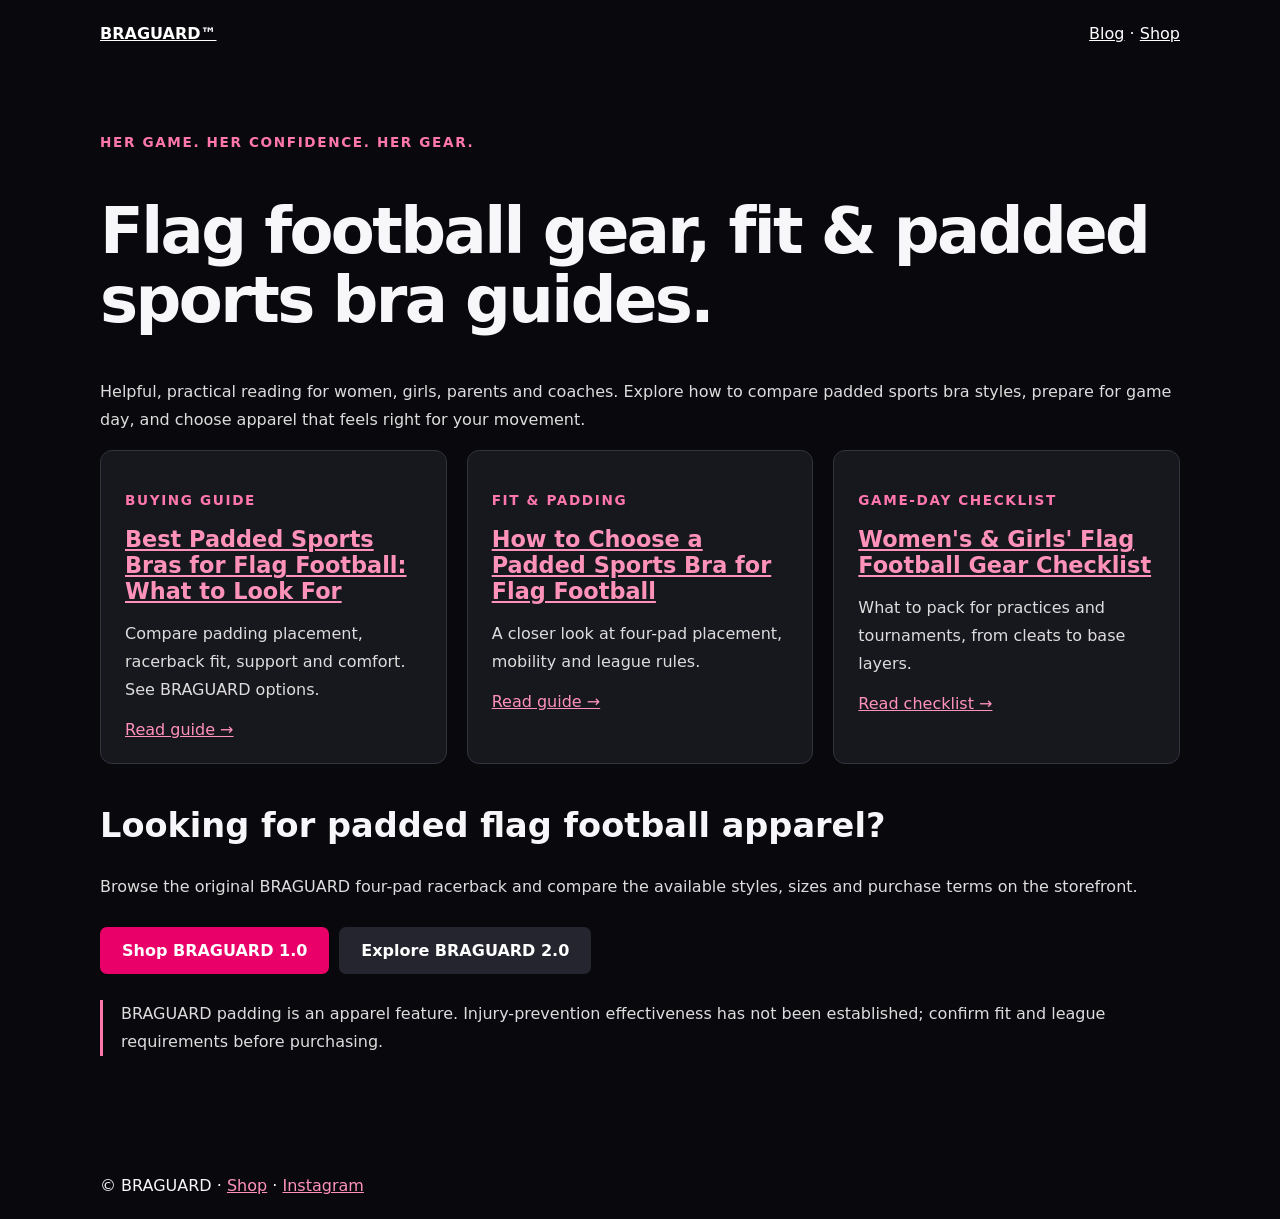
==== blog/index.html @ e525285d "SEO: publish original BRAGUARD blog and padded sports bra buyer guide" ====
<!doctype html><html lang="en"><head><meta charset="utf-8"><meta name="viewport" content="width=device-width,initial-scale=1"><title>BRAGUARD Blog | Flag Football Sports Bras, Gear & Fit</title><meta name="description" content="Original guides to padded sports bras, girls' and women's flag football gear, fit, and shopping tips."><meta name="robots" content="index,follow"><link rel="canonical" href="https://braguards.com/blog/"><meta property="og:type" content="article"><meta property="og:title" content="BRAGUARD Blog | Flag Football Sports Bras, Gear & Fit"><meta property="og:description" content="Original guides to padded sports bras, girls' and women's flag football gear, fit, and shopping tips."><meta property="og:url" content="https://braguards.com/blog/"><style>body{margin:0;background:#09090d;color:#f7f7fa;font-family:system-ui,-apple-system,sans-serif}header,main,footer{max-width:1080px;margin:auto;padding:24px}header{display:flex;justify-content:space-between;align-items:center;gap:16px}header a{color:#fff}main{padding-top:50px;padding-bottom:80px}h1{font-size:clamp(2.3rem,5vw,4.5rem);line-height:1.08;letter-spacing:-.04em}h2{font-size:clamp(1.5rem,3vw,2.1rem);margin-top:42px}p,li{line-height:1.75;color:#ddd}a{color:#ff92b9}.eyebrow{color:#ff77ab;text-transform:uppercase;letter-spacing:.12em;font-weight:800;font-size:.85rem}.cards{display:grid;grid-template-columns:repeat(auto-fit,minmax(240px,1fr));gap:20px}.card{background:#17171e;border:1px solid #33333c;padding:24px;border-radius:12px}.card h2{margin:8px 0;font-size:1.4rem}.cta{display:inline-block;background:#e90069;color:#fff;padding:14px 22px;border-radius:7px;text-decoration:none;font-weight:750;margin:10px 10px 10px 0}.secondary{background:#25252f}.note{border-left:3px solid #ff77ab;padding-left:18px}.breadcrumbs{font-size:.9rem}img{max-width:100%;height:auto;border-radius:12px}a:focus-visible{outline:3px solid white;outline-offset:3px}</style><script type="application/ld+json">{"@context":"https://schema.org","@type":"Blog","name":"BRAGUARD Flag Football Blog","url":"https://braguards.com/blog/","publisher":{"@type":"Organization","name":"BRAGUARD"}}</script></head><body><header><a href="/" aria-label="BRAGUARD home"><strong>BRAGUARD™</strong></a><nav><a href="/blog/">Blog</a> · <a href="/#shop">Shop</a></nav></header><main><p class="eyebrow">Her game. Her confidence. Her gear.</p><h1>Flag football gear, fit & padded sports bra guides.</h1><p>Helpful, practical reading for women, girls, parents and coaches. Explore how to compare padded sports bra styles, prepare for game day, and choose apparel that feels right for your movement.</p><div class="cards"><article class="card"><p class="eyebrow">Buying guide</p><h2><a href="/blog/best-padded-sports-bras-for-flag-football/">Best Padded Sports Bras for Flag Football: What to Look For</a></h2><p>Compare padding placement, racerback fit, support and comfort. See BRAGUARD options.</p><a href="/blog/best-padded-sports-bras-for-flag-football/">Read guide →</a></article><article class="card"><p class="eyebrow">Fit & padding</p><h2><a href="/flag-football-sports-bra.html">How to Choose a Padded Sports Bra for Flag Football</a></h2><p>A closer look at four-pad placement, mobility and league rules.</p><a href="/flag-football-sports-bra.html">Read guide →</a></article><article class="card"><p class="eyebrow">Game-day checklist</p><h2><a href="/womens-flag-football-gear.html">Women's & Girls' Flag Football Gear Checklist</a></h2><p>What to pack for practices and tournaments, from cleats to base layers.</p><a href="/womens-flag-football-gear.html">Read checklist →</a></article></div><h2>Looking for padded flag football apparel?</h2><p>Browse the original BRAGUARD four-pad racerback and compare the available styles, sizes and purchase terms on the storefront.</p><a class="cta" href="/?utm_source=blog&utm_medium=internal&utm_campaign=blog_hub#racerback">Shop BRAGUARD 1.0</a><a class="cta secondary" href="/?utm_source=blog&utm_medium=internal&utm_campaign=blog_hub#preorder">Explore BRAGUARD 2.0</a><p class="note">BRAGUARD padding is an apparel feature. Injury-prevention effectiveness has not been established; confirm fit and league requirements before purchasing.</p></main><footer>© BRAGUARD · <a href="/">Shop</a> · <a href="https://www.instagram.com/braguards">Instagram</a></footer></body></html>
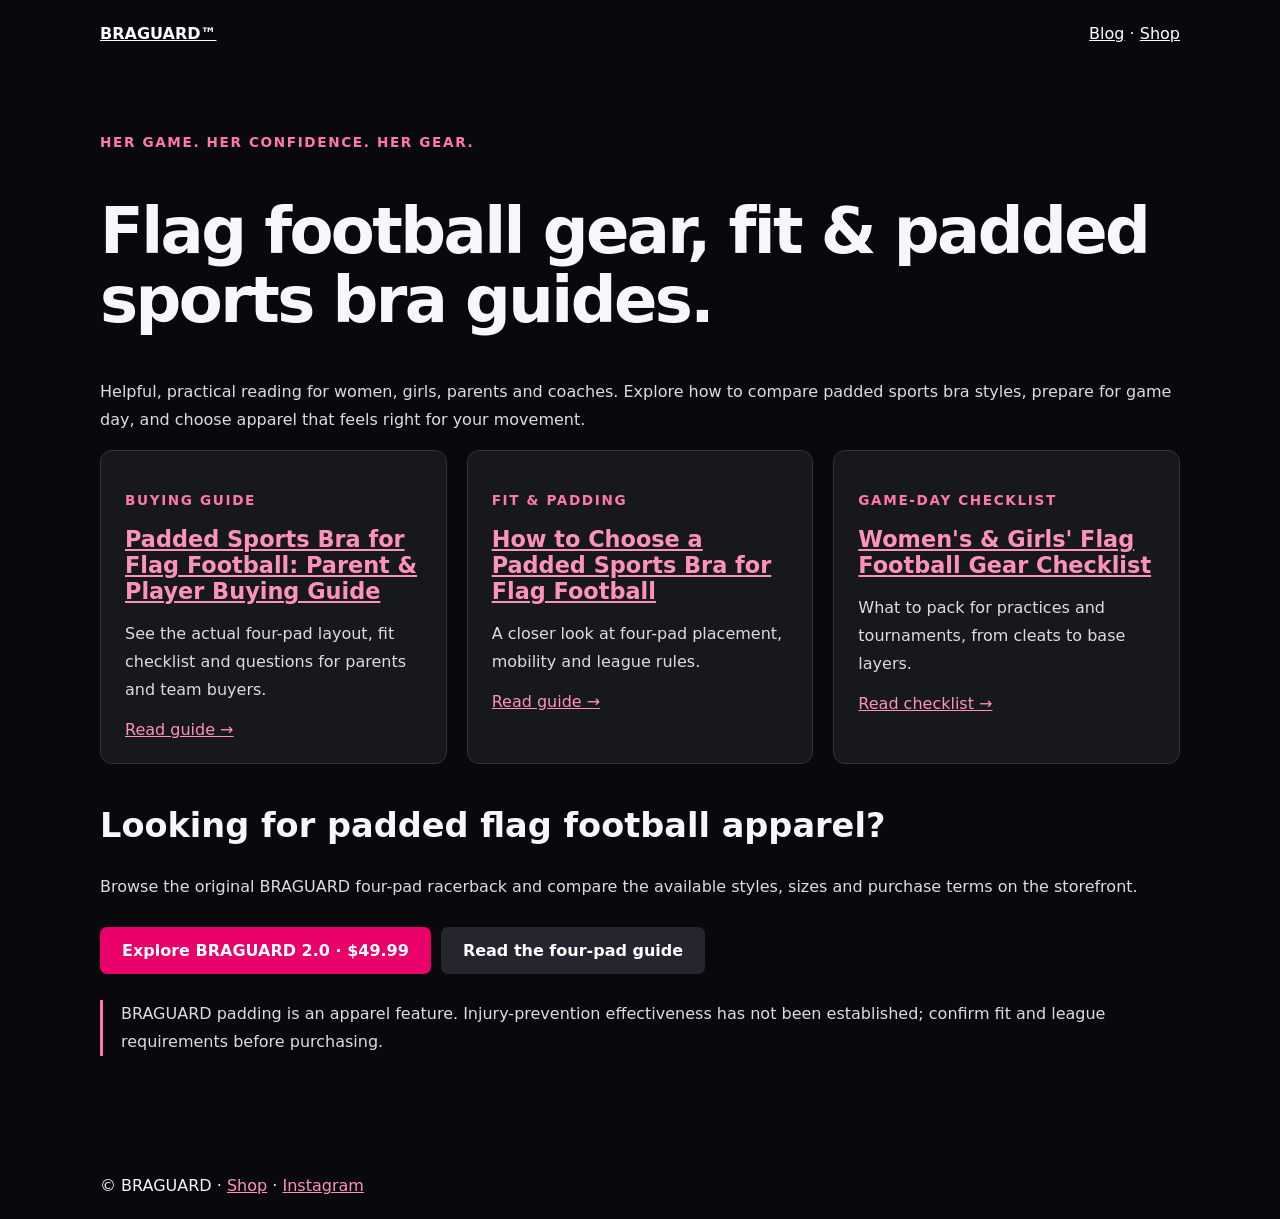
==== commit f29f1092: "Feature updated four-pad buying guide on blog hub" ====
--- a/blog/index.html
+++ b/blog/index.html
@@ -1 +1 @@
-<!doctype html><html lang="en"><head><meta charset="utf-8"><meta name="viewport" content="width=device-width,initial-scale=1"><title>BRAGUARD Blog | Flag Football Sports Bras, Gear & Fit</title><meta name="description" content="Original guides to padded sports bras, girls' and women's flag football gear, fit, and shopping tips."><meta name="robots" content="index,follow"><link rel="canonical" href="https://braguards.com/blog/"><meta property="og:type" content="article"><meta property="og:title" content="BRAGUARD Blog | Flag Football Sports Bras, Gear & Fit"><meta property="og:description" content="Original guides to padded sports bras, girls' and women's flag football gear, fit, and shopping tips."><meta property="og:url" content="https://braguards.com/blog/"><style>body{margin:0;background:#09090d;color:#f7f7fa;font-family:system-ui,-apple-system,sans-serif}header,main,footer{max-width:1080px;margin:auto;padding:24px}header{display:flex;justify-content:space-between;align-items:center;gap:16px}header a{color:#fff}main{padding-top:50px;padding-bottom:80px}h1{font-size:clamp(2.3rem,5vw,4.5rem);line-height:1.08;letter-spacing:-.04em}h2{font-size:clamp(1.5rem,3vw,2.1rem);margin-top:42px}p,li{line-height:1.75;color:#ddd}a{color:#ff92b9}.eyebrow{color:#ff77ab;text-transform:uppercase;letter-spacing:.12em;font-weight:800;font-size:.85rem}.cards{display:grid;grid-template-columns:repeat(auto-fit,minmax(240px,1fr));gap:20px}.card{background:#17171e;border:1px solid #33333c;padding:24px;border-radius:12px}.card h2{margin:8px 0;font-size:1.4rem}.cta{display:inline-block;background:#e90069;color:#fff;padding:14px 22px;border-radius:7px;text-decoration:none;font-weight:750;margin:10px 10px 10px 0}.secondary{background:#25252f}.note{border-left:3px solid #ff77ab;padding-left:18px}.breadcrumbs{font-size:.9rem}img{max-width:100%;height:auto;border-radius:12px}a:focus-visible{outline:3px solid white;outline-offset:3px}</style><script type="application/ld+json">{"@context":"https://schema.org","@type":"Blog","name":"BRAGUARD Flag Football Blog","url":"https://braguards.com/blog/","publisher":{"@type":"Organization","name":"BRAGUARD"}}</script></head><body><header><a href="/" aria-label="BRAGUARD home"><strong>BRAGUARD™</strong></a><nav><a href="/blog/">Blog</a> · <a href="/#shop">Shop</a></nav></header><main><p class="eyebrow">Her game. Her confidence. Her gear.</p><h1>Flag football gear, fit & padded sports bra guides.</h1><p>Helpful, practical reading for women, girls, parents and coaches. Explore how to compare padded sports bra styles, prepare for game day, and choose apparel that feels right for your movement.</p><div class="cards"><article class="card"><p class="eyebrow">Buying guide</p><h2><a href="/blog/best-padded-sports-bras-for-flag-football/">Best Padded Sports Bras for Flag Football: What to Look For</a></h2><p>Compare padding placement, racerback fit, support and comfort. See BRAGUARD options.</p><a href="/blog/best-padded-sports-bras-for-flag-football/">Read guide →</a></article><article class="card"><p class="eyebrow">Fit & padding</p><h2><a href="/flag-football-sports-bra.html">How to Choose a Padded Sports Bra for Flag Football</a></h2><p>A closer look at four-pad placement, mobility and league rules.</p><a href="/flag-football-sports-bra.html">Read guide →</a></article><article class="card"><p class="eyebrow">Game-day checklist</p><h2><a href="/womens-flag-football-gear.html">Women's & Girls' Flag Football Gear Checklist</a></h2><p>What to pack for practices and tournaments, from cleats to base layers.</p><a href="/womens-flag-football-gear.html">Read checklist →</a></article></div><h2>Looking for padded flag football apparel?</h2><p>Browse the original BRAGUARD four-pad racerback and compare the available styles, sizes and purchase terms on the storefront.</p><a class="cta" href="/?utm_source=blog&utm_medium=internal&utm_campaign=blog_hub#racerback">Shop BRAGUARD 1.0</a><a class="cta secondary" href="/?utm_source=blog&utm_medium=internal&utm_campaign=blog_hub#preorder">Explore BRAGUARD 2.0</a><p class="note">BRAGUARD padding is an apparel feature. Injury-prevention effectiveness has not been established; confirm fit and league requirements before purchasing.</p></main><footer>© BRAGUARD · <a href="/">Shop</a> · <a href="https://www.instagram.com/braguards">Instagram</a></footer></body></html>+<!doctype html><html lang="en"><head><meta charset="utf-8"><meta name="viewport" content="width=device-width,initial-scale=1"><title>BRAGUARD Blog | Flag Football Sports Bras, Gear & Fit</title><meta name="description" content="Original guides to padded sports bras, girls' and women's flag football gear, fit, and shopping tips."><meta name="robots" content="index,follow"><link rel="canonical" href="https://braguards.com/blog/"><meta property="og:type" content="article"><meta property="og:title" content="BRAGUARD Blog | Flag Football Sports Bras, Gear & Fit"><meta property="og:description" content="Original guides to padded sports bras, girls' and women's flag football gear, fit, and shopping tips."><meta property="og:url" content="https://braguards.com/blog/"><style>body{margin:0;background:#09090d;color:#f7f7fa;font-family:system-ui,-apple-system,sans-serif}header,main,footer{max-width:1080px;margin:auto;padding:24px}header{display:flex;justify-content:space-between;align-items:center;gap:16px}header a{color:#fff}main{padding-top:50px;padding-bottom:80px}h1{font-size:clamp(2.3rem,5vw,4.5rem);line-height:1.08;letter-spacing:-.04em}h2{font-size:clamp(1.5rem,3vw,2.1rem);margin-top:42px}p,li{line-height:1.75;color:#ddd}a{color:#ff92b9}.eyebrow{color:#ff77ab;text-transform:uppercase;letter-spacing:.12em;font-weight:800;font-size:.85rem}.cards{display:grid;grid-template-columns:repeat(auto-fit,minmax(240px,1fr));gap:20px}.card{background:#17171e;border:1px solid #33333c;padding:24px;border-radius:12px}.card h2{margin:8px 0;font-size:1.4rem}.cta{display:inline-block;background:#e90069;color:#fff;padding:14px 22px;border-radius:7px;text-decoration:none;font-weight:750;margin:10px 10px 10px 0}.secondary{background:#25252f}.note{border-left:3px solid #ff77ab;padding-left:18px}.breadcrumbs{font-size:.9rem}img{max-width:100%;height:auto;border-radius:12px}a:focus-visible{outline:3px solid white;outline-offset:3px}</style><script type="application/ld+json">{"@context":"https://schema.org","@type":"Blog","name":"BRAGUARD Flag Football Blog","url":"https://braguards.com/blog/","publisher":{"@type":"Organization","name":"BRAGUARD"}}</script></head><body><header><a href="/" aria-label="BRAGUARD home"><strong>BRAGUARD™</strong></a><nav><a href="/blog/">Blog</a> · <a href="/#shop">Shop</a></nav></header><main><p class="eyebrow">Her game. Her confidence. Her gear.</p><h1>Flag football gear, fit & padded sports bra guides.</h1><p>Helpful, practical reading for women, girls, parents and coaches. Explore how to compare padded sports bra styles, prepare for game day, and choose apparel that feels right for your movement.</p><div class="cards"><article class="card"><p class="eyebrow">Buying guide</p><h2><a href="/blog/best-padded-sports-bras-for-flag-football/">Padded Sports Bra for Flag Football: Parent & Player Buying Guide</a></h2><p>See the actual four-pad layout, fit checklist and questions for parents and team buyers.</p><a href="/blog/best-padded-sports-bras-for-flag-football/">Read guide →</a></article><article class="card"><p class="eyebrow">Fit & padding</p><h2><a href="/flag-football-sports-bra.html">How to Choose a Padded Sports Bra for Flag Football</a></h2><p>A closer look at four-pad placement, mobility and league rules.</p><a href="/flag-football-sports-bra.html">Read guide →</a></article><article class="card"><p class="eyebrow">Game-day checklist</p><h2><a href="/womens-flag-football-gear.html">Women's & Girls' Flag Football Gear Checklist</a></h2><p>What to pack for practices and tournaments, from cleats to base layers.</p><a href="/womens-flag-football-gear.html">Read checklist →</a></article></div><h2>Looking for padded flag football apparel?</h2><p>Browse the original BRAGUARD four-pad racerback and compare the available styles, sizes and purchase terms on the storefront.</p><a class="cta" href="/?utm_source=blog&utm_medium=internal&utm_campaign=blog_hub#preorder">Explore BRAGUARD 2.0 · $49.99</a><a class="cta secondary" href="/blog/best-padded-sports-bras-for-flag-football/">Read the four-pad guide</a><p class="note">BRAGUARD padding is an apparel feature. Injury-prevention effectiveness has not been established; confirm fit and league requirements before purchasing.</p></main><footer>© BRAGUARD · <a href="/">Shop</a> · <a href="https://www.instagram.com/braguards">Instagram</a></footer></body></html>
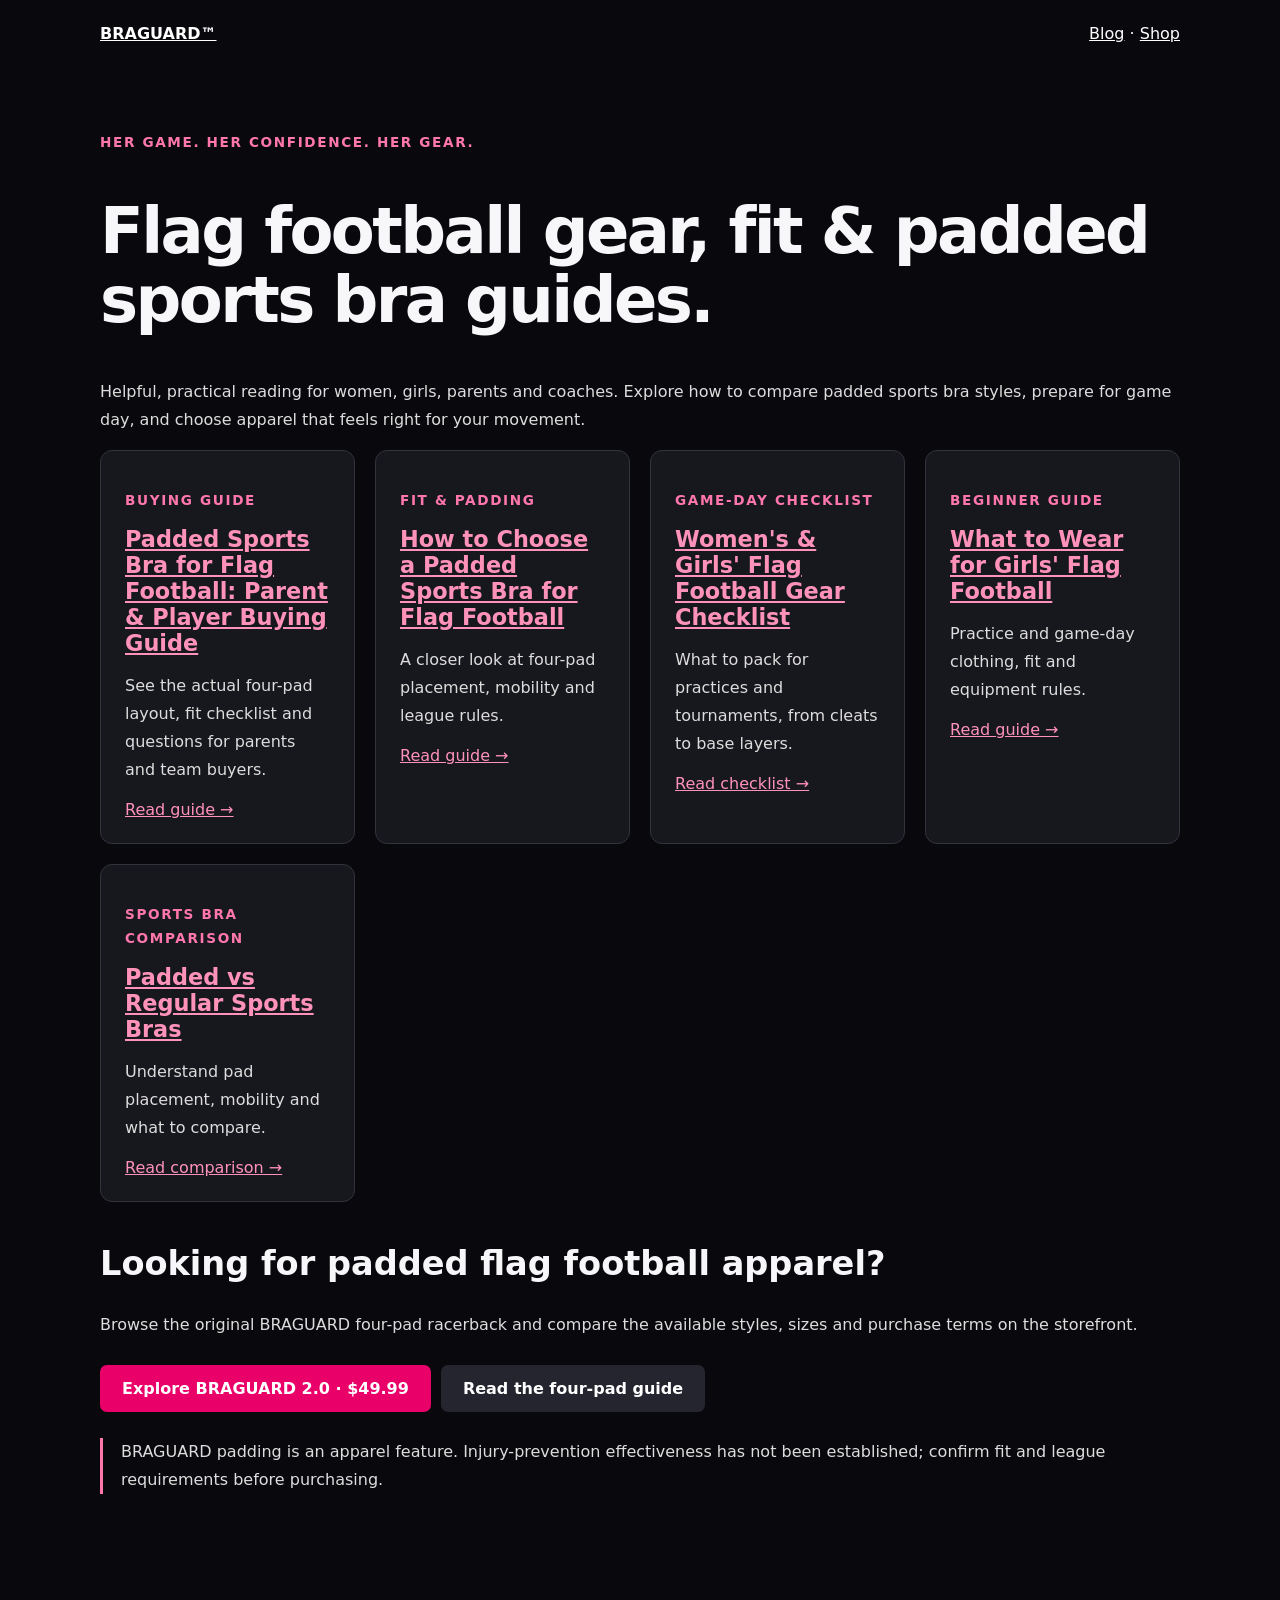
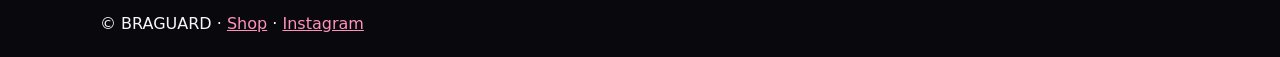
==== commit 428dfc52: "SEO: link new articles from blog hub and sitemap" ====
--- a/blog/index.html
+++ b/blog/index.html
@@ -1 +1 @@
-<!doctype html><html lang="en"><head><meta charset="utf-8"><meta name="viewport" content="width=device-width,initial-scale=1"><title>BRAGUARD Blog | Flag Football Sports Bras, Gear & Fit</title><meta name="description" content="Original guides to padded sports bras, girls' and women's flag football gear, fit, and shopping tips."><meta name="robots" content="index,follow"><link rel="canonical" href="https://braguards.com/blog/"><meta property="og:type" content="article"><meta property="og:title" content="BRAGUARD Blog | Flag Football Sports Bras, Gear & Fit"><meta property="og:description" content="Original guides to padded sports bras, girls' and women's flag football gear, fit, and shopping tips."><meta property="og:url" content="https://braguards.com/blog/"><style>body{margin:0;background:#09090d;color:#f7f7fa;font-family:system-ui,-apple-system,sans-serif}header,main,footer{max-width:1080px;margin:auto;padding:24px}header{display:flex;justify-content:space-between;align-items:center;gap:16px}header a{color:#fff}main{padding-top:50px;padding-bottom:80px}h1{font-size:clamp(2.3rem,5vw,4.5rem);line-height:1.08;letter-spacing:-.04em}h2{font-size:clamp(1.5rem,3vw,2.1rem);margin-top:42px}p,li{line-height:1.75;color:#ddd}a{color:#ff92b9}.eyebrow{color:#ff77ab;text-transform:uppercase;letter-spacing:.12em;font-weight:800;font-size:.85rem}.cards{display:grid;grid-template-columns:repeat(auto-fit,minmax(240px,1fr));gap:20px}.card{background:#17171e;border:1px solid #33333c;padding:24px;border-radius:12px}.card h2{margin:8px 0;font-size:1.4rem}.cta{display:inline-block;background:#e90069;color:#fff;padding:14px 22px;border-radius:7px;text-decoration:none;font-weight:750;margin:10px 10px 10px 0}.secondary{background:#25252f}.note{border-left:3px solid #ff77ab;padding-left:18px}.breadcrumbs{font-size:.9rem}img{max-width:100%;height:auto;border-radius:12px}a:focus-visible{outline:3px solid white;outline-offset:3px}</style><script type="application/ld+json">{"@context":"https://schema.org","@type":"Blog","name":"BRAGUARD Flag Football Blog","url":"https://braguards.com/blog/","publisher":{"@type":"Organization","name":"BRAGUARD"}}</script></head><body><header><a href="/" aria-label="BRAGUARD home"><strong>BRAGUARD™</strong></a><nav><a href="/blog/">Blog</a> · <a href="/#shop">Shop</a></nav></header><main><p class="eyebrow">Her game. Her confidence. Her gear.</p><h1>Flag football gear, fit & padded sports bra guides.</h1><p>Helpful, practical reading for women, girls, parents and coaches. Explore how to compare padded sports bra styles, prepare for game day, and choose apparel that feels right for your movement.</p><div class="cards"><article class="card"><p class="eyebrow">Buying guide</p><h2><a href="/blog/best-padded-sports-bras-for-flag-football/">Padded Sports Bra for Flag Football: Parent & Player Buying Guide</a></h2><p>See the actual four-pad layout, fit checklist and questions for parents and team buyers.</p><a href="/blog/best-padded-sports-bras-for-flag-football/">Read guide →</a></article><article class="card"><p class="eyebrow">Fit & padding</p><h2><a href="/flag-football-sports-bra.html">How to Choose a Padded Sports Bra for Flag Football</a></h2><p>A closer look at four-pad placement, mobility and league rules.</p><a href="/flag-football-sports-bra.html">Read guide →</a></article><article class="card"><p class="eyebrow">Game-day checklist</p><h2><a href="/womens-flag-football-gear.html">Women's & Girls' Flag Football Gear Checklist</a></h2><p>What to pack for practices and tournaments, from cleats to base layers.</p><a href="/womens-flag-football-gear.html">Read checklist →</a></article></div><h2>Looking for padded flag football apparel?</h2><p>Browse the original BRAGUARD four-pad racerback and compare the available styles, sizes and purchase terms on the storefront.</p><a class="cta" href="/?utm_source=blog&utm_medium=internal&utm_campaign=blog_hub#preorder">Explore BRAGUARD 2.0 · $49.99</a><a class="cta secondary" href="/blog/best-padded-sports-bras-for-flag-football/">Read the four-pad guide</a><p class="note">BRAGUARD padding is an apparel feature. Injury-prevention effectiveness has not been established; confirm fit and league requirements before purchasing.</p></main><footer>© BRAGUARD · <a href="/">Shop</a> · <a href="https://www.instagram.com/braguards">Instagram</a></footer></body></html>+<!doctype html><html lang="en"><head><meta charset="utf-8"><meta name="viewport" content="width=device-width,initial-scale=1"><title>BRAGUARD Blog | Flag Football Sports Bras, Gear & Fit</title><meta name="description" content="Original guides to padded sports bras, girls' and women's flag football gear, fit, and shopping tips."><meta name="robots" content="index,follow"><link rel="canonical" href="https://braguards.com/blog/"><meta property="og:type" content="article"><meta property="og:title" content="BRAGUARD Blog | Flag Football Sports Bras, Gear & Fit"><meta property="og:description" content="Original guides to padded sports bras, girls' and women's flag football gear, fit, and shopping tips."><meta property="og:url" content="https://braguards.com/blog/"><style>body{margin:0;background:#09090d;color:#f7f7fa;font-family:system-ui,-apple-system,sans-serif}header,main,footer{max-width:1080px;margin:auto;padding:24px}header{display:flex;justify-content:space-between;align-items:center;gap:16px}header a{color:#fff}main{padding-top:50px;padding-bottom:80px}h1{font-size:clamp(2.3rem,5vw,4.5rem);line-height:1.08;letter-spacing:-.04em}h2{font-size:clamp(1.5rem,3vw,2.1rem);margin-top:42px}p,li{line-height:1.75;color:#ddd}a{color:#ff92b9}.eyebrow{color:#ff77ab;text-transform:uppercase;letter-spacing:.12em;font-weight:800;font-size:.85rem}.cards{display:grid;grid-template-columns:repeat(auto-fit,minmax(240px,1fr));gap:20px}.card{background:#17171e;border:1px solid #33333c;padding:24px;border-radius:12px}.card h2{margin:8px 0;font-size:1.4rem}.cta{display:inline-block;background:#e90069;color:#fff;padding:14px 22px;border-radius:7px;text-decoration:none;font-weight:750;margin:10px 10px 10px 0}.secondary{background:#25252f}.note{border-left:3px solid #ff77ab;padding-left:18px}.breadcrumbs{font-size:.9rem}img{max-width:100%;height:auto;border-radius:12px}a:focus-visible{outline:3px solid white;outline-offset:3px}</style><script type="application/ld+json">{"@context":"https://schema.org","@type":"Blog","name":"BRAGUARD Flag Football Blog","url":"https://braguards.com/blog/","publisher":{"@type":"Organization","name":"BRAGUARD"}}</script></head><body><header><a href="/" aria-label="BRAGUARD home"><strong>BRAGUARD™</strong></a><nav><a href="/blog/">Blog</a> · <a href="/#shop">Shop</a></nav></header><main><p class="eyebrow">Her game. Her confidence. Her gear.</p><h1>Flag football gear, fit & padded sports bra guides.</h1><p>Helpful, practical reading for women, girls, parents and coaches. Explore how to compare padded sports bra styles, prepare for game day, and choose apparel that feels right for your movement.</p><div class="cards"><article class="card"><p class="eyebrow">Buying guide</p><h2><a href="/blog/best-padded-sports-bras-for-flag-football/">Padded Sports Bra for Flag Football: Parent & Player Buying Guide</a></h2><p>See the actual four-pad layout, fit checklist and questions for parents and team buyers.</p><a href="/blog/best-padded-sports-bras-for-flag-football/">Read guide →</a></article><article class="card"><p class="eyebrow">Fit & padding</p><h2><a href="/flag-football-sports-bra.html">How to Choose a Padded Sports Bra for Flag Football</a></h2><p>A closer look at four-pad placement, mobility and league rules.</p><a href="/flag-football-sports-bra.html">Read guide →</a></article><article class="card"><p class="eyebrow">Game-day checklist</p><h2><a href="/womens-flag-football-gear.html">Women's & Girls' Flag Football Gear Checklist</a></h2><p>What to pack for practices and tournaments, from cleats to base layers.</p><a href="/womens-flag-football-gear.html">Read checklist →</a></article><article class="card"><p class="eyebrow">Beginner guide</p><h2><a href="/blog/what-to-wear-for-girls-flag-football/">What to Wear for Girls' Flag Football</a></h2><p>Practice and game-day clothing, fit and equipment rules.</p><a href="/blog/what-to-wear-for-girls-flag-football/">Read guide →</a></article><article class="card"><p class="eyebrow">Sports bra comparison</p><h2><a href="/blog/padded-vs-regular-sports-bra-flag-football/">Padded vs Regular Sports Bras</a></h2><p>Understand pad placement, mobility and what to compare.</p><a href="/blog/padded-vs-regular-sports-bra-flag-football/">Read comparison →</a></article></div><h2>Looking for padded flag football apparel?</h2><p>Browse the original BRAGUARD four-pad racerback and compare the available styles, sizes and purchase terms on the storefront.</p><a class="cta" href="/?utm_source=blog&utm_medium=internal&utm_campaign=blog_hub#preorder">Explore BRAGUARD 2.0 · $49.99</a><a class="cta secondary" href="/blog/best-padded-sports-bras-for-flag-football/">Read the four-pad guide</a><p class="note">BRAGUARD padding is an apparel feature. Injury-prevention effectiveness has not been established; confirm fit and league requirements before purchasing.</p></main><footer>© BRAGUARD · <a href="/">Shop</a> · <a href="https://www.instagram.com/braguards">Instagram</a></footer></body></html>
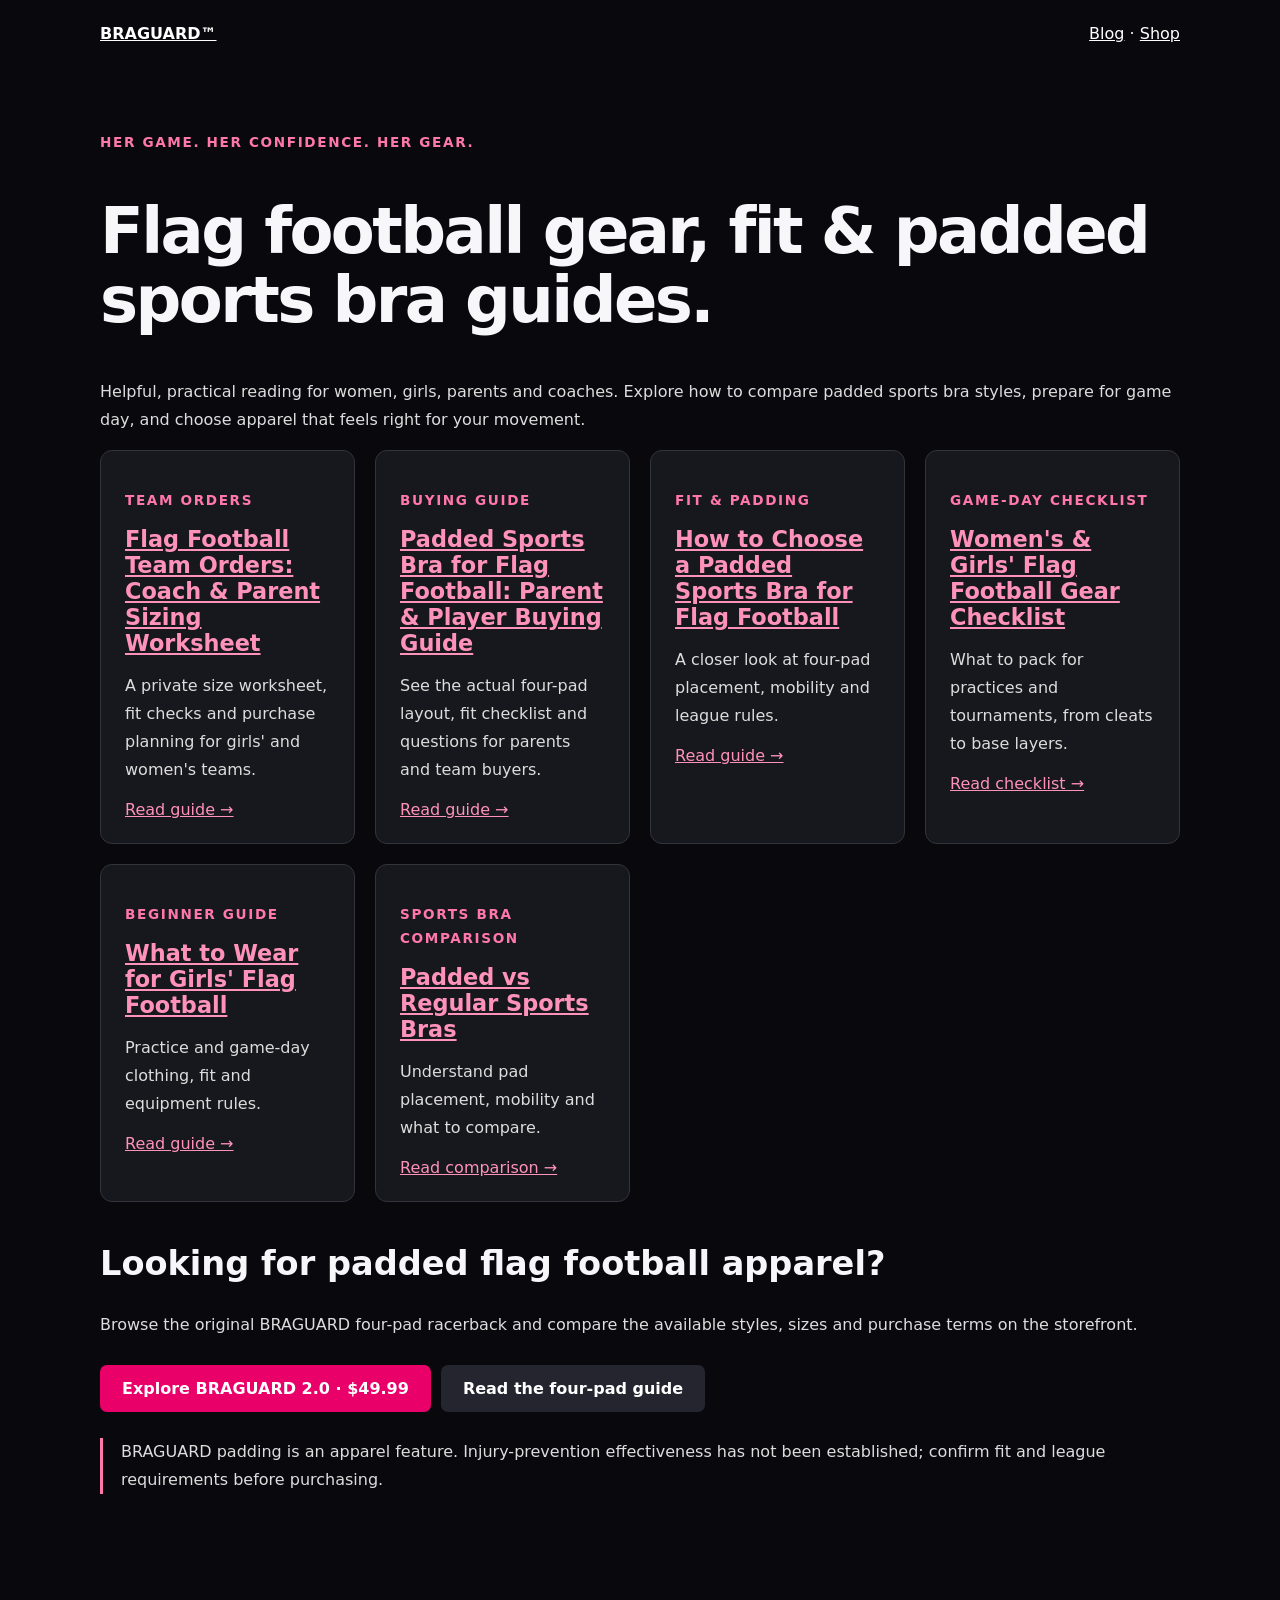
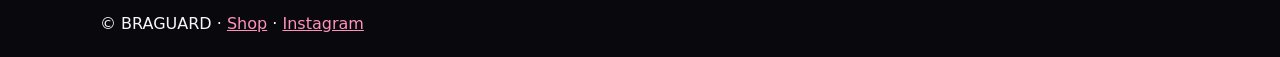
==== commit ca5751cf: "Link team order guide from blog index" ====
--- a/blog/index.html
+++ b/blog/index.html
@@ -1 +1 @@
-<!doctype html><html lang="en"><head><meta charset="utf-8"><meta name="viewport" content="width=device-width,initial-scale=1"><title>BRAGUARD Blog | Flag Football Sports Bras, Gear & Fit</title><meta name="description" content="Original guides to padded sports bras, girls' and women's flag football gear, fit, and shopping tips."><meta name="robots" content="index,follow"><link rel="canonical" href="https://braguards.com/blog/"><meta property="og:type" content="article"><meta property="og:title" content="BRAGUARD Blog | Flag Football Sports Bras, Gear & Fit"><meta property="og:description" content="Original guides to padded sports bras, girls' and women's flag football gear, fit, and shopping tips."><meta property="og:url" content="https://braguards.com/blog/"><style>body{margin:0;background:#09090d;color:#f7f7fa;font-family:system-ui,-apple-system,sans-serif}header,main,footer{max-width:1080px;margin:auto;padding:24px}header{display:flex;justify-content:space-between;align-items:center;gap:16px}header a{color:#fff}main{padding-top:50px;padding-bottom:80px}h1{font-size:clamp(2.3rem,5vw,4.5rem);line-height:1.08;letter-spacing:-.04em}h2{font-size:clamp(1.5rem,3vw,2.1rem);margin-top:42px}p,li{line-height:1.75;color:#ddd}a{color:#ff92b9}.eyebrow{color:#ff77ab;text-transform:uppercase;letter-spacing:.12em;font-weight:800;font-size:.85rem}.cards{display:grid;grid-template-columns:repeat(auto-fit,minmax(240px,1fr));gap:20px}.card{background:#17171e;border:1px solid #33333c;padding:24px;border-radius:12px}.card h2{margin:8px 0;font-size:1.4rem}.cta{display:inline-block;background:#e90069;color:#fff;padding:14px 22px;border-radius:7px;text-decoration:none;font-weight:750;margin:10px 10px 10px 0}.secondary{background:#25252f}.note{border-left:3px solid #ff77ab;padding-left:18px}.breadcrumbs{font-size:.9rem}img{max-width:100%;height:auto;border-radius:12px}a:focus-visible{outline:3px solid white;outline-offset:3px}</style><script type="application/ld+json">{"@context":"https://schema.org","@type":"Blog","name":"BRAGUARD Flag Football Blog","url":"https://braguards.com/blog/","publisher":{"@type":"Organization","name":"BRAGUARD"}}</script></head><body><header><a href="/" aria-label="BRAGUARD home"><strong>BRAGUARD™</strong></a><nav><a href="/blog/">Blog</a> · <a href="/#shop">Shop</a></nav></header><main><p class="eyebrow">Her game. Her confidence. Her gear.</p><h1>Flag football gear, fit & padded sports bra guides.</h1><p>Helpful, practical reading for women, girls, parents and coaches. Explore how to compare padded sports bra styles, prepare for game day, and choose apparel that feels right for your movement.</p><div class="cards"><article class="card"><p class="eyebrow">Buying guide</p><h2><a href="/blog/best-padded-sports-bras-for-flag-football/">Padded Sports Bra for Flag Football: Parent & Player Buying Guide</a></h2><p>See the actual four-pad layout, fit checklist and questions for parents and team buyers.</p><a href="/blog/best-padded-sports-bras-for-flag-football/">Read guide →</a></article><article class="card"><p class="eyebrow">Fit & padding</p><h2><a href="/flag-football-sports-bra.html">How to Choose a Padded Sports Bra for Flag Football</a></h2><p>A closer look at four-pad placement, mobility and league rules.</p><a href="/flag-football-sports-bra.html">Read guide →</a></article><article class="card"><p class="eyebrow">Game-day checklist</p><h2><a href="/womens-flag-football-gear.html">Women's & Girls' Flag Football Gear Checklist</a></h2><p>What to pack for practices and tournaments, from cleats to base layers.</p><a href="/womens-flag-football-gear.html">Read checklist →</a></article><article class="card"><p class="eyebrow">Beginner guide</p><h2><a href="/blog/what-to-wear-for-girls-flag-football/">What to Wear for Girls' Flag Football</a></h2><p>Practice and game-day clothing, fit and equipment rules.</p><a href="/blog/what-to-wear-for-girls-flag-football/">Read guide →</a></article><article class="card"><p class="eyebrow">Sports bra comparison</p><h2><a href="/blog/padded-vs-regular-sports-bra-flag-football/">Padded vs Regular Sports Bras</a></h2><p>Understand pad placement, mobility and what to compare.</p><a href="/blog/padded-vs-regular-sports-bra-flag-football/">Read comparison →</a></article></div><h2>Looking for padded flag football apparel?</h2><p>Browse the original BRAGUARD four-pad racerback and compare the available styles, sizes and purchase terms on the storefront.</p><a class="cta" href="/?utm_source=blog&utm_medium=internal&utm_campaign=blog_hub#preorder">Explore BRAGUARD 2.0 · $49.99</a><a class="cta secondary" href="/blog/best-padded-sports-bras-for-flag-football/">Read the four-pad guide</a><p class="note">BRAGUARD padding is an apparel feature. Injury-prevention effectiveness has not been established; confirm fit and league requirements before purchasing.</p></main><footer>© BRAGUARD · <a href="/">Shop</a> · <a href="https://www.instagram.com/braguards">Instagram</a></footer></body></html>+<!doctype html><html lang="en"><head><meta charset="utf-8"><meta name="viewport" content="width=device-width,initial-scale=1"><title>BRAGUARD Blog | Flag Football Sports Bras, Gear & Fit</title><meta name="description" content="Original guides to padded sports bras, girls' and women's flag football gear, fit, and shopping tips."><meta name="robots" content="index,follow"><link rel="canonical" href="https://braguards.com/blog/"><meta property="og:type" content="article"><meta property="og:title" content="BRAGUARD Blog | Flag Football Sports Bras, Gear & Fit"><meta property="og:description" content="Original guides to padded sports bras, girls' and women's flag football gear, fit, and shopping tips."><meta property="og:url" content="https://braguards.com/blog/"><style>body{margin:0;background:#09090d;color:#f7f7fa;font-family:system-ui,-apple-system,sans-serif}header,main,footer{max-width:1080px;margin:auto;padding:24px}header{display:flex;justify-content:space-between;align-items:center;gap:16px}header a{color:#fff}main{padding-top:50px;padding-bottom:80px}h1{font-size:clamp(2.3rem,5vw,4.5rem);line-height:1.08;letter-spacing:-.04em}h2{font-size:clamp(1.5rem,3vw,2.1rem);margin-top:42px}p,li{line-height:1.75;color:#ddd}a{color:#ff92b9}.eyebrow{color:#ff77ab;text-transform:uppercase;letter-spacing:.12em;font-weight:800;font-size:.85rem}.cards{display:grid;grid-template-columns:repeat(auto-fit,minmax(240px,1fr));gap:20px}.card{background:#17171e;border:1px solid #33333c;padding:24px;border-radius:12px}.card h2{margin:8px 0;font-size:1.4rem}.cta{display:inline-block;background:#e90069;color:#fff;padding:14px 22px;border-radius:7px;text-decoration:none;font-weight:750;margin:10px 10px 10px 0}.secondary{background:#25252f}.note{border-left:3px solid #ff77ab;padding-left:18px}.breadcrumbs{font-size:.9rem}img{max-width:100%;height:auto;border-radius:12px}a:focus-visible{outline:3px solid white;outline-offset:3px}</style><script type="application/ld+json">{"@context":"https://schema.org","@type":"Blog","name":"BRAGUARD Flag Football Blog","url":"https://braguards.com/blog/","publisher":{"@type":"Organization","name":"BRAGUARD"}}</script></head><body><header><a href="/" aria-label="BRAGUARD home"><strong>BRAGUARD™</strong></a><nav><a href="/blog/">Blog</a> · <a href="/#shop">Shop</a></nav></header><main><p class="eyebrow">Her game. Her confidence. Her gear.</p><h1>Flag football gear, fit & padded sports bra guides.</h1><p>Helpful, practical reading for women, girls, parents and coaches. Explore how to compare padded sports bra styles, prepare for game day, and choose apparel that feels right for your movement.</p><div class="cards"><article class="card"><p class="eyebrow">Team orders</p><h2><a href="/blog/flag-football-team-orders-sizing-worksheet/">Flag Football Team Orders: Coach & Parent Sizing Worksheet</a></h2><p>A private size worksheet, fit checks and purchase planning for girls' and women's teams.</p><a href="/blog/flag-football-team-orders-sizing-worksheet/">Read guide →</a></article><article class="card"><p class="eyebrow">Buying guide</p><h2><a href="/blog/best-padded-sports-bras-for-flag-football/">Padded Sports Bra for Flag Football: Parent & Player Buying Guide</a></h2><p>See the actual four-pad layout, fit checklist and questions for parents and team buyers.</p><a href="/blog/best-padded-sports-bras-for-flag-football/">Read guide →</a></article><article class="card"><p class="eyebrow">Fit & padding</p><h2><a href="/flag-football-sports-bra.html">How to Choose a Padded Sports Bra for Flag Football</a></h2><p>A closer look at four-pad placement, mobility and league rules.</p><a href="/flag-football-sports-bra.html">Read guide →</a></article><article class="card"><p class="eyebrow">Game-day checklist</p><h2><a href="/womens-flag-football-gear.html">Women's & Girls' Flag Football Gear Checklist</a></h2><p>What to pack for practices and tournaments, from cleats to base layers.</p><a href="/womens-flag-football-gear.html">Read checklist →</a></article><article class="card"><p class="eyebrow">Beginner guide</p><h2><a href="/blog/what-to-wear-for-girls-flag-football/">What to Wear for Girls' Flag Football</a></h2><p>Practice and game-day clothing, fit and equipment rules.</p><a href="/blog/what-to-wear-for-girls-flag-football/">Read guide →</a></article><article class="card"><p class="eyebrow">Sports bra comparison</p><h2><a href="/blog/padded-vs-regular-sports-bra-flag-football/">Padded vs Regular Sports Bras</a></h2><p>Understand pad placement, mobility and what to compare.</p><a href="/blog/padded-vs-regular-sports-bra-flag-football/">Read comparison →</a></article></div><h2>Looking for padded flag football apparel?</h2><p>Browse the original BRAGUARD four-pad racerback and compare the available styles, sizes and purchase terms on the storefront.</p><a class="cta" href="/?utm_source=blog&utm_medium=internal&utm_campaign=blog_hub#preorder">Explore BRAGUARD 2.0 · $49.99</a><a class="cta secondary" href="/blog/best-padded-sports-bras-for-flag-football/">Read the four-pad guide</a><p class="note">BRAGUARD padding is an apparel feature. Injury-prevention effectiveness has not been established; confirm fit and league requirements before purchasing.</p></main><footer>© BRAGUARD · <a href="/">Shop</a> · <a href="https://www.instagram.com/braguards">Instagram</a></footer></body></html>
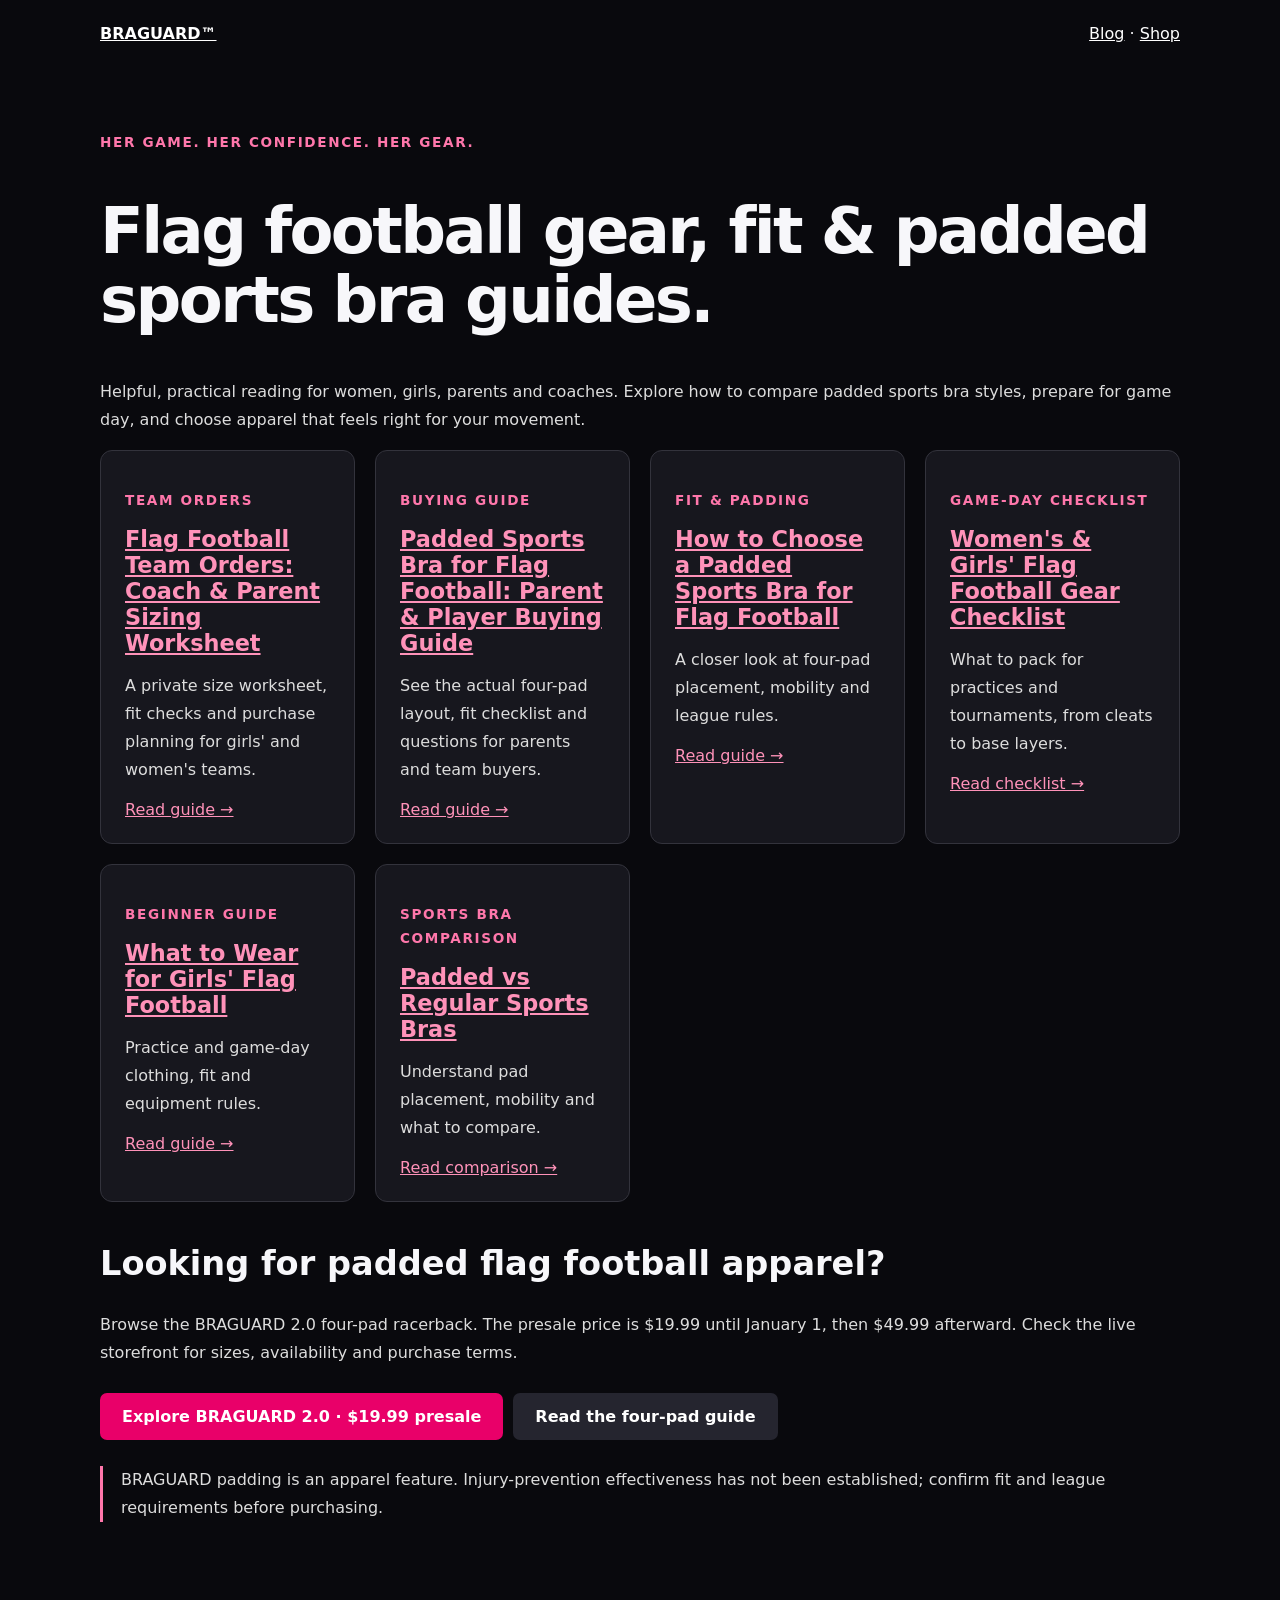
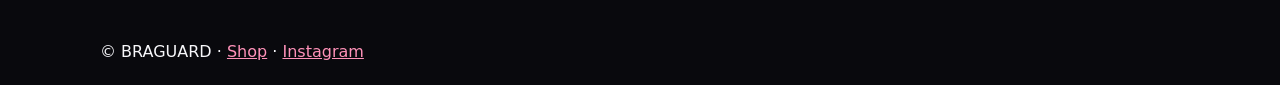
==== commit 2c386e8b: "Correct BRAGUARD 2.0 presale price on blog hub" ====
--- a/blog/index.html
+++ b/blog/index.html
@@ -1 +1 @@
-<!doctype html><html lang="en"><head><meta charset="utf-8"><meta name="viewport" content="width=device-width,initial-scale=1"><title>BRAGUARD Blog | Flag Football Sports Bras, Gear & Fit</title><meta name="description" content="Original guides to padded sports bras, girls' and women's flag football gear, fit, and shopping tips."><meta name="robots" content="index,follow"><link rel="canonical" href="https://braguards.com/blog/"><meta property="og:type" content="article"><meta property="og:title" content="BRAGUARD Blog | Flag Football Sports Bras, Gear & Fit"><meta property="og:description" content="Original guides to padded sports bras, girls' and women's flag football gear, fit, and shopping tips."><meta property="og:url" content="https://braguards.com/blog/"><style>body{margin:0;background:#09090d;color:#f7f7fa;font-family:system-ui,-apple-system,sans-serif}header,main,footer{max-width:1080px;margin:auto;padding:24px}header{display:flex;justify-content:space-between;align-items:center;gap:16px}header a{color:#fff}main{padding-top:50px;padding-bottom:80px}h1{font-size:clamp(2.3rem,5vw,4.5rem);line-height:1.08;letter-spacing:-.04em}h2{font-size:clamp(1.5rem,3vw,2.1rem);margin-top:42px}p,li{line-height:1.75;color:#ddd}a{color:#ff92b9}.eyebrow{color:#ff77ab;text-transform:uppercase;letter-spacing:.12em;font-weight:800;font-size:.85rem}.cards{display:grid;grid-template-columns:repeat(auto-fit,minmax(240px,1fr));gap:20px}.card{background:#17171e;border:1px solid #33333c;padding:24px;border-radius:12px}.card h2{margin:8px 0;font-size:1.4rem}.cta{display:inline-block;background:#e90069;color:#fff;padding:14px 22px;border-radius:7px;text-decoration:none;font-weight:750;margin:10px 10px 10px 0}.secondary{background:#25252f}.note{border-left:3px solid #ff77ab;padding-left:18px}.breadcrumbs{font-size:.9rem}img{max-width:100%;height:auto;border-radius:12px}a:focus-visible{outline:3px solid white;outline-offset:3px}</style><script type="application/ld+json">{"@context":"https://schema.org","@type":"Blog","name":"BRAGUARD Flag Football Blog","url":"https://braguards.com/blog/","publisher":{"@type":"Organization","name":"BRAGUARD"}}</script></head><body><header><a href="/" aria-label="BRAGUARD home"><strong>BRAGUARD™</strong></a><nav><a href="/blog/">Blog</a> · <a href="/#shop">Shop</a></nav></header><main><p class="eyebrow">Her game. Her confidence. Her gear.</p><h1>Flag football gear, fit & padded sports bra guides.</h1><p>Helpful, practical reading for women, girls, parents and coaches. Explore how to compare padded sports bra styles, prepare for game day, and choose apparel that feels right for your movement.</p><div class="cards"><article class="card"><p class="eyebrow">Team orders</p><h2><a href="/blog/flag-football-team-orders-sizing-worksheet/">Flag Football Team Orders: Coach & Parent Sizing Worksheet</a></h2><p>A private size worksheet, fit checks and purchase planning for girls' and women's teams.</p><a href="/blog/flag-football-team-orders-sizing-worksheet/">Read guide →</a></article><article class="card"><p class="eyebrow">Buying guide</p><h2><a href="/blog/best-padded-sports-bras-for-flag-football/">Padded Sports Bra for Flag Football: Parent & Player Buying Guide</a></h2><p>See the actual four-pad layout, fit checklist and questions for parents and team buyers.</p><a href="/blog/best-padded-sports-bras-for-flag-football/">Read guide →</a></article><article class="card"><p class="eyebrow">Fit & padding</p><h2><a href="/flag-football-sports-bra.html">How to Choose a Padded Sports Bra for Flag Football</a></h2><p>A closer look at four-pad placement, mobility and league rules.</p><a href="/flag-football-sports-bra.html">Read guide →</a></article><article class="card"><p class="eyebrow">Game-day checklist</p><h2><a href="/womens-flag-football-gear.html">Women's & Girls' Flag Football Gear Checklist</a></h2><p>What to pack for practices and tournaments, from cleats to base layers.</p><a href="/womens-flag-football-gear.html">Read checklist →</a></article><article class="card"><p class="eyebrow">Beginner guide</p><h2><a href="/blog/what-to-wear-for-girls-flag-football/">What to Wear for Girls' Flag Football</a></h2><p>Practice and game-day clothing, fit and equipment rules.</p><a href="/blog/what-to-wear-for-girls-flag-football/">Read guide →</a></article><article class="card"><p class="eyebrow">Sports bra comparison</p><h2><a href="/blog/padded-vs-regular-sports-bra-flag-football/">Padded vs Regular Sports Bras</a></h2><p>Understand pad placement, mobility and what to compare.</p><a href="/blog/padded-vs-regular-sports-bra-flag-football/">Read comparison →</a></article></div><h2>Looking for padded flag football apparel?</h2><p>Browse the original BRAGUARD four-pad racerback and compare the available styles, sizes and purchase terms on the storefront.</p><a class="cta" href="/?utm_source=blog&utm_medium=internal&utm_campaign=blog_hub#preorder">Explore BRAGUARD 2.0 · $49.99</a><a class="cta secondary" href="/blog/best-padded-sports-bras-for-flag-football/">Read the four-pad guide</a><p class="note">BRAGUARD padding is an apparel feature. Injury-prevention effectiveness has not been established; confirm fit and league requirements before purchasing.</p></main><footer>© BRAGUARD · <a href="/">Shop</a> · <a href="https://www.instagram.com/braguards">Instagram</a></footer></body></html>+<!doctype html><html lang="en"><head><meta charset="utf-8"><meta name="viewport" content="width=device-width,initial-scale=1"><title>BRAGUARD Blog | Flag Football Sports Bras, Gear & Fit</title><meta name="description" content="Original guides to padded sports bras, girls' and women's flag football gear, fit, and shopping tips."><meta name="robots" content="index,follow"><link rel="canonical" href="https://braguards.com/blog/"><meta property="og:type" content="article"><meta property="og:title" content="BRAGUARD Blog | Flag Football Sports Bras, Gear & Fit"><meta property="og:description" content="Original guides to padded sports bras, girls' and women's flag football gear, fit, and shopping tips."><meta property="og:url" content="https://braguards.com/blog/"><style>body{margin:0;background:#09090d;color:#f7f7fa;font-family:system-ui,-apple-system,sans-serif}header,main,footer{max-width:1080px;margin:auto;padding:24px}header{display:flex;justify-content:space-between;align-items:center;gap:16px}header a{color:#fff}main{padding-top:50px;padding-bottom:80px}h1{font-size:clamp(2.3rem,5vw,4.5rem);line-height:1.08;letter-spacing:-.04em}h2{font-size:clamp(1.5rem,3vw,2.1rem);margin-top:42px}p,li{line-height:1.75;color:#ddd}a{color:#ff92b9}.eyebrow{color:#ff77ab;text-transform:uppercase;letter-spacing:.12em;font-weight:800;font-size:.85rem}.cards{display:grid;grid-template-columns:repeat(auto-fit,minmax(240px,1fr));gap:20px}.card{background:#17171e;border:1px solid #33333c;padding:24px;border-radius:12px}.card h2{margin:8px 0;font-size:1.4rem}.cta{display:inline-block;background:#e90069;color:#fff;padding:14px 22px;border-radius:7px;text-decoration:none;font-weight:750;margin:10px 10px 10px 0}.secondary{background:#25252f}.note{border-left:3px solid #ff77ab;padding-left:18px}.breadcrumbs{font-size:.9rem}img{max-width:100%;height:auto;border-radius:12px}a:focus-visible{outline:3px solid white;outline-offset:3px}</style><script type="application/ld+json">{"@context":"https://schema.org","@type":"Blog","name":"BRAGUARD Flag Football Blog","url":"https://braguards.com/blog/","publisher":{"@type":"Organization","name":"BRAGUARD"}}</script></head><body><header><a href="/" aria-label="BRAGUARD home"><strong>BRAGUARD™</strong></a><nav><a href="/blog/">Blog</a> · <a href="/#shop">Shop</a></nav></header><main><p class="eyebrow">Her game. Her confidence. Her gear.</p><h1>Flag football gear, fit & padded sports bra guides.</h1><p>Helpful, practical reading for women, girls, parents and coaches. Explore how to compare padded sports bra styles, prepare for game day, and choose apparel that feels right for your movement.</p><div class="cards"><article class="card"><p class="eyebrow">Team orders</p><h2><a href="/blog/flag-football-team-orders-sizing-worksheet/">Flag Football Team Orders: Coach & Parent Sizing Worksheet</a></h2><p>A private size worksheet, fit checks and purchase planning for girls' and women's teams.</p><a href="/blog/flag-football-team-orders-sizing-worksheet/">Read guide →</a></article><article class="card"><p class="eyebrow">Buying guide</p><h2><a href="/blog/best-padded-sports-bras-for-flag-football/">Padded Sports Bra for Flag Football: Parent & Player Buying Guide</a></h2><p>See the actual four-pad layout, fit checklist and questions for parents and team buyers.</p><a href="/blog/best-padded-sports-bras-for-flag-football/">Read guide →</a></article><article class="card"><p class="eyebrow">Fit & padding</p><h2><a href="/flag-football-sports-bra.html">How to Choose a Padded Sports Bra for Flag Football</a></h2><p>A closer look at four-pad placement, mobility and league rules.</p><a href="/flag-football-sports-bra.html">Read guide →</a></article><article class="card"><p class="eyebrow">Game-day checklist</p><h2><a href="/womens-flag-football-gear.html">Women's & Girls' Flag Football Gear Checklist</a></h2><p>What to pack for practices and tournaments, from cleats to base layers.</p><a href="/womens-flag-football-gear.html">Read checklist →</a></article><article class="card"><p class="eyebrow">Beginner guide</p><h2><a href="/blog/what-to-wear-for-girls-flag-football/">What to Wear for Girls' Flag Football</a></h2><p>Practice and game-day clothing, fit and equipment rules.</p><a href="/blog/what-to-wear-for-girls-flag-football/">Read guide →</a></article><article class="card"><p class="eyebrow">Sports bra comparison</p><h2><a href="/blog/padded-vs-regular-sports-bra-flag-football/">Padded vs Regular Sports Bras</a></h2><p>Understand pad placement, mobility and what to compare.</p><a href="/blog/padded-vs-regular-sports-bra-flag-football/">Read comparison →</a></article></div><h2>Looking for padded flag football apparel?</h2><p>Browse the BRAGUARD 2.0 four-pad racerback. The presale price is $19.99 until January 1, then $49.99 afterward. Check the live storefront for sizes, availability and purchase terms.</p><a class="cta" href="/?utm_source=blog&utm_medium=internal&utm_campaign=blog_hub#preorder">Explore BRAGUARD 2.0 · $19.99 presale</a><a class="cta secondary" href="/blog/best-padded-sports-bras-for-flag-football/">Read the four-pad guide</a><p class="note">BRAGUARD padding is an apparel feature. Injury-prevention effectiveness has not been established; confirm fit and league requirements before purchasing.</p></main><footer>© BRAGUARD · <a href="/">Shop</a> · <a href="https://www.instagram.com/braguards">Instagram</a></footer></body></html>
